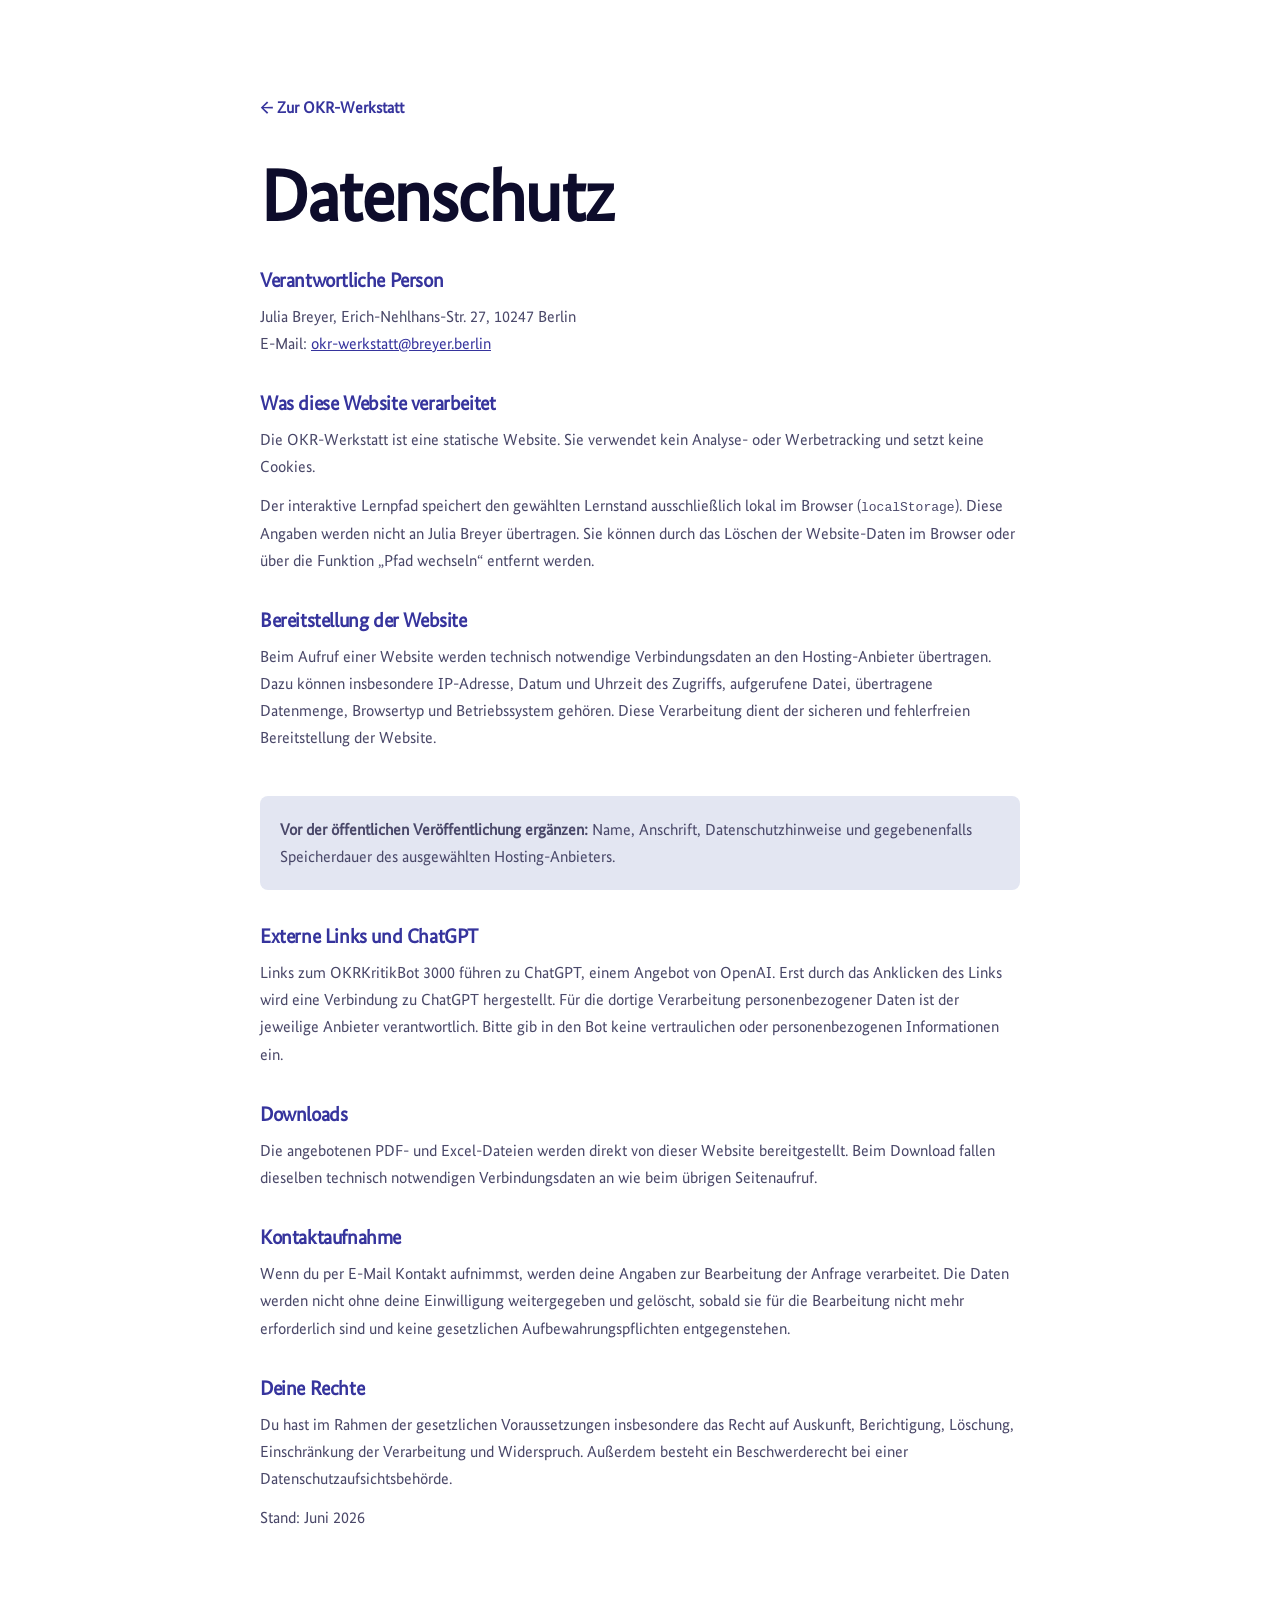
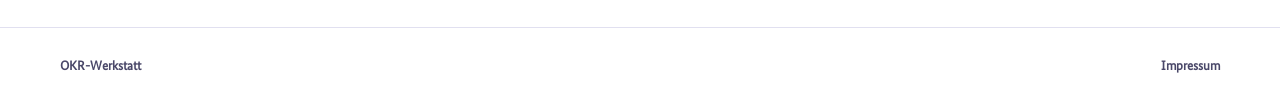
==== datenschutz.html @ 0ac4bdd9 "Veröffentlichung vorbereitet" ====
<!DOCTYPE html>
<html lang="de">
<head>
<meta charset="UTF-8" />
<meta name="viewport" content="width=device-width, initial-scale=1.0" />
<meta name="description" content="Datenschutzhinweise der OKR-Werkstatt." />
<title>Datenschutz — OKR-Werkstatt</title>
<link rel="stylesheet" href="shared/tokens.css" />
<style>
  .page { width: min(760px, 90vw); margin: 0 auto; padding: clamp(48px, 9vw, 96px) 0; }
  .back { display: inline-block; margin-bottom: 38px; color: var(--blau); font-weight: 700; text-decoration: none; }
  h1 { font-size: clamp(2.5rem, 7vw, 4.5rem); color: var(--dunkel); }
  h2 { margin-top: 36px; font-size: 1.25rem; color: var(--blau); }
  p, li { margin-top: 12px; line-height: 1.7; color: var(--fg-2); }
  ul { margin: 8px 0 0 22px; }
  a { color: var(--blau); }
  .hosting-note { margin-top: 44px; padding: 20px; background: var(--lavendel); border-radius: 8px; }
</style>
</head>
<body>
<main class="page">
  <a class="back" href="index.html">← Zur OKR-Werkstatt</a>
  <h1>Datenschutz</h1>

  <h2>Verantwortliche Person</h2>
  <p>Julia Breyer, Erich-Nehlhans-Str. 27, 10247 Berlin<br />
  E-Mail: <a href="mailto:okr-werkstatt@breyer.berlin">okr-werkstatt@breyer.berlin</a></p>

  <h2>Was diese Website verarbeitet</h2>
  <p>Die OKR-Werkstatt ist eine statische Website. Sie verwendet kein Analyse- oder Werbetracking und setzt keine Cookies.</p>
  <p>Der interaktive Lernpfad speichert den gewählten Lernstand ausschließlich lokal im Browser (<code>localStorage</code>). Diese Angaben werden nicht an Julia Breyer übertragen. Sie können durch das Löschen der Website-Daten im Browser oder über die Funktion „Pfad wechseln“ entfernt werden.</p>

  <h2>Bereitstellung der Website</h2>
  <p>Beim Aufruf einer Website werden technisch notwendige Verbindungsdaten an den Hosting-Anbieter übertragen. Dazu können insbesondere IP-Adresse, Datum und Uhrzeit des Zugriffs, aufgerufene Datei, übertragene Datenmenge, Browsertyp und Betriebssystem gehören. Diese Verarbeitung dient der sicheren und fehlerfreien Bereitstellung der Website.</p>
  <p class="hosting-note"><strong>Vor der öffentlichen Veröffentlichung ergänzen:</strong> Name, Anschrift, Datenschutzhinweise und gegebenenfalls Speicherdauer des ausgewählten Hosting-Anbieters.</p>

  <h2>Externe Links und ChatGPT</h2>
  <p>Links zum OKRKritikBot 3000 führen zu ChatGPT, einem Angebot von OpenAI. Erst durch das Anklicken des Links wird eine Verbindung zu ChatGPT hergestellt. Für die dortige Verarbeitung personenbezogener Daten ist der jeweilige Anbieter verantwortlich. Bitte gib in den Bot keine vertraulichen oder personenbezogenen Informationen ein.</p>

  <h2>Downloads</h2>
  <p>Die angebotenen PDF- und Excel-Dateien werden direkt von dieser Website bereitgestellt. Beim Download fallen dieselben technisch notwendigen Verbindungsdaten an wie beim übrigen Seitenaufruf.</p>

  <h2>Kontaktaufnahme</h2>
  <p>Wenn du per E-Mail Kontakt aufnimmst, werden deine Angaben zur Bearbeitung der Anfrage verarbeitet. Die Daten werden nicht ohne deine Einwilligung weitergegeben und gelöscht, sobald sie für die Bearbeitung nicht mehr erforderlich sind und keine gesetzlichen Aufbewahrungspflichten entgegenstehen.</p>

  <h2>Deine Rechte</h2>
  <p>Du hast im Rahmen der gesetzlichen Voraussetzungen insbesondere das Recht auf Auskunft, Berichtigung, Löschung, Einschränkung der Verarbeitung und Widerspruch. Außerdem besteht ein Beschwerderecht bei einer Datenschutzaufsichtsbehörde.</p>

  <p>Stand: Juni 2026</p>
</main>
<footer class="legal-footer">
  <div class="legal-footer-inner">
    <a href="index.html">OKR-Werkstatt</a>
    <span class="legal-footer-links"><a href="impressum.html">Impressum</a></span>
  </div>
</footer>
</body>
</html>
---- shared/tokens.css ----
/* ============================================================
   BMDS / Das Haus — Design Tokens (adapted for OKRKritikBot site)
   ============================================================ */

@font-face {
  font-family: 'BundesSans';
  src: url('../assets/fonts/BundesSans-Web-Regular.woff2') format('woff2'),
       url('../assets/fonts/BundesSans-Web-Regular.woff') format('woff');
  font-weight: 400;
  font-style: normal;
  font-display: swap;
}
@font-face {
  font-family: 'BundesSans';
  src: url('../assets/fonts/BundesSans-Web-RegularItalic.woff2') format('woff2'),
       url('../assets/fonts/BundesSans-Web-RegularItalic.woff') format('woff');
  font-weight: 400;
  font-style: italic;
  font-display: swap;
}

:root {
  /* Brand palette */
  --blau:        #36349D;
  --minze:       #4DFFB0;
  --kirsche:     #DB0045;
  --lavendel:    #E3E6F2;
  --weiss:       #FFFFFF;
  --dunkel:      #0D0C2B;

  --blau-10:     #EEEEF9;
  --blau-20:     #C5C4EA;
  --blau-40:     #8B89CF;
  --blau-60:     #5957B4;
  --blau-80:     #3B39A6;
  --minze-20:    #C9FFF0;
  --minze-40:    #96FFD9;
  --kirsche-10:  #FCEEE3;
  --kirsche-60:  #E84070;

  /* Semantic (light) */
  --fg:          var(--dunkel);
  --fg-2:        #4A4869;
  --fg-muted:    #7C7AA8;
  --line:        rgba(54,52,157,0.15);
  --line-strong: rgba(54,52,157,0.35);

  /* Type */
  --display: 'BundesSans', system-ui, sans-serif;
  --body:    'BundesSans', 'Open Sans', system-ui, sans-serif;

  /* Accent — overridable by Tweaks */
  --accent:      var(--minze);
  --accent-ink:  var(--dunkel);

  /* Motion */
  --ease: cubic-bezier(0.16, 1, 0.3, 1);
}

* { margin: 0; padding: 0; box-sizing: border-box; }

html { scroll-behavior: smooth; -webkit-font-smoothing: antialiased; }

body {
  font-family: var(--body);
  color: var(--fg);
  background: var(--weiss);
  line-height: 1.5;
}

::selection { background: var(--minze); color: var(--dunkel); }

h1,h2,h3,h4 { font-family: var(--display); font-weight: 700; letter-spacing: -0.02em; line-height: 1.05; }

a { color: inherit; }

.legal-footer {
  padding: 28px clamp(18px, 4vw, 48px);
  border-top: 1px solid var(--line);
  background: var(--weiss);
  color: var(--fg-muted);
  font-size: 13px;
}

.legal-footer-inner {
  width: min(1160px, 92vw);
  margin-inline: auto;
  display: flex;
  align-items: center;
  justify-content: space-between;
  gap: 18px;
  flex-wrap: wrap;
}

.legal-footer-links {
  display: flex;
  gap: 16px;
  flex-wrap: wrap;
}

.legal-footer a {
  color: var(--fg-2);
  text-decoration: none;
  font-weight: 600;
}

.legal-footer a:hover { color: var(--blau); }

/* The >>> motif rendered with text for crispness */
.chev { font-family: var(--display); font-weight: 800; letter-spacing: -0.05em; }
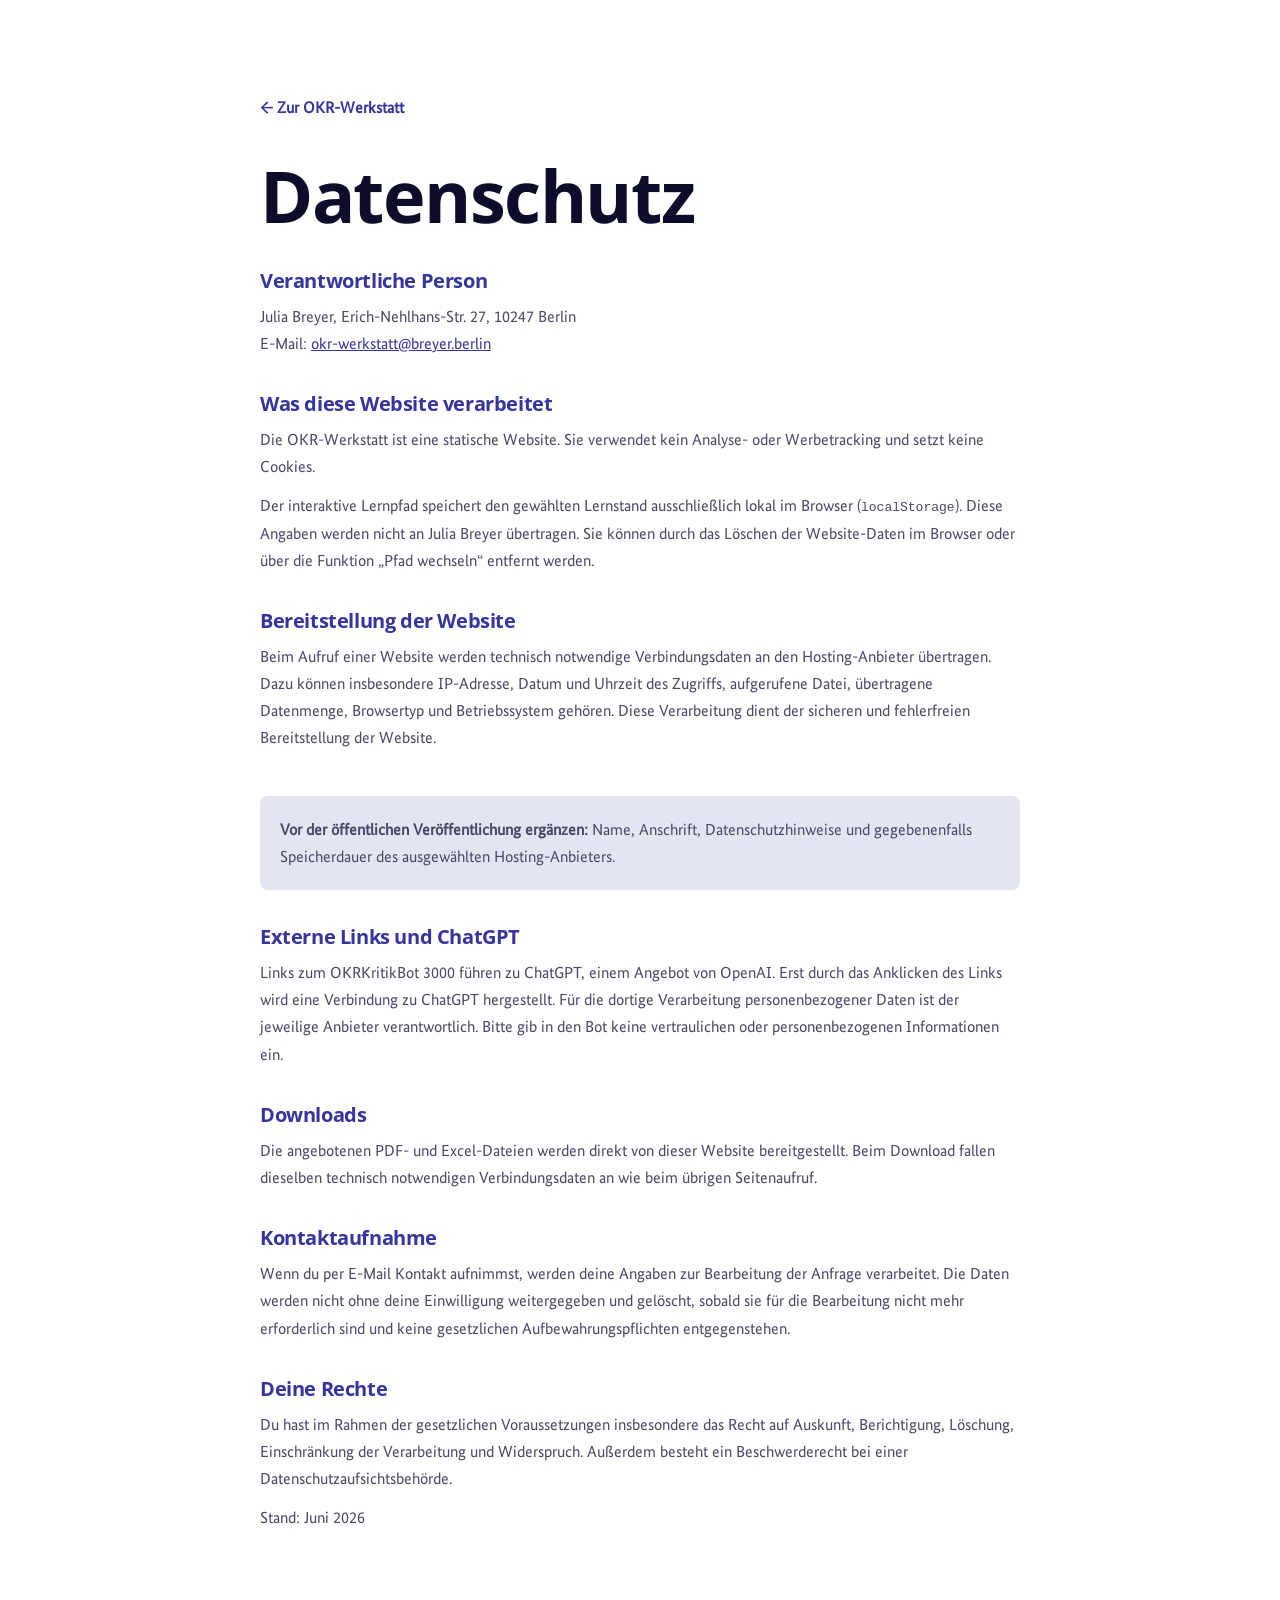
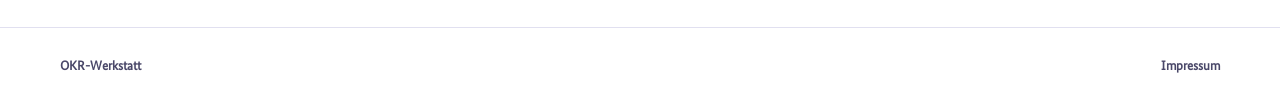
==== commit be97bd42: "Replace em dashes across site copy" ====
--- a/datenschutz.html
+++ b/datenschutz.html
@@ -4,7 +4,7 @@
 <meta charset="UTF-8" />
 <meta name="viewport" content="width=device-width, initial-scale=1.0" />
 <meta name="description" content="Datenschutzhinweise der OKR-Werkstatt." />
-<title>Datenschutz — OKR-Werkstatt</title>
+<title>Datenschutz | OKR-Werkstatt</title>
 <link rel="stylesheet" href="shared/tokens.css" />
 <style>
   .page { width: min(760px, 90vw); margin: 0 auto; padding: clamp(48px, 9vw, 96px) 0; }
--- a/shared/tokens.css
+++ b/shared/tokens.css
@@ -1,5 +1,5 @@
 /* ============================================================
-   BMDS / Das Haus — Design Tokens (adapted for OKRKritikBot site)
+   BMDS / Das Haus: Design Tokens (adapted for OKRKritikBot site)
    ============================================================ */
 
 @font-face {
@@ -7,6 +7,13 @@
   src: url('../assets/fonts/BundesSans-Web-Regular.woff2') format('woff2'),
        url('../assets/fonts/BundesSans-Web-Regular.woff') format('woff');
   font-weight: 400;
+  font-style: normal;
+  font-display: swap;
+}
+@font-face {
+  font-family: 'Open Sans';
+  src: url('../assets/fonts/OpenSans-Variable.ttf') format('truetype');
+  font-weight: 300 800;
   font-style: normal;
   font-display: swap;
 }
@@ -46,10 +53,10 @@
   --line-strong: rgba(54,52,157,0.35);
 
   /* Type */
-  --display: 'BundesSans', system-ui, sans-serif;
+  --display: 'Open Sans', system-ui, sans-serif;
   --body:    'BundesSans', 'Open Sans', system-ui, sans-serif;
 
-  /* Accent — overridable by Tweaks */
+  /* Accent: overridable by Tweaks */
   --accent:      var(--minze);
   --accent-ink:  var(--dunkel);
 
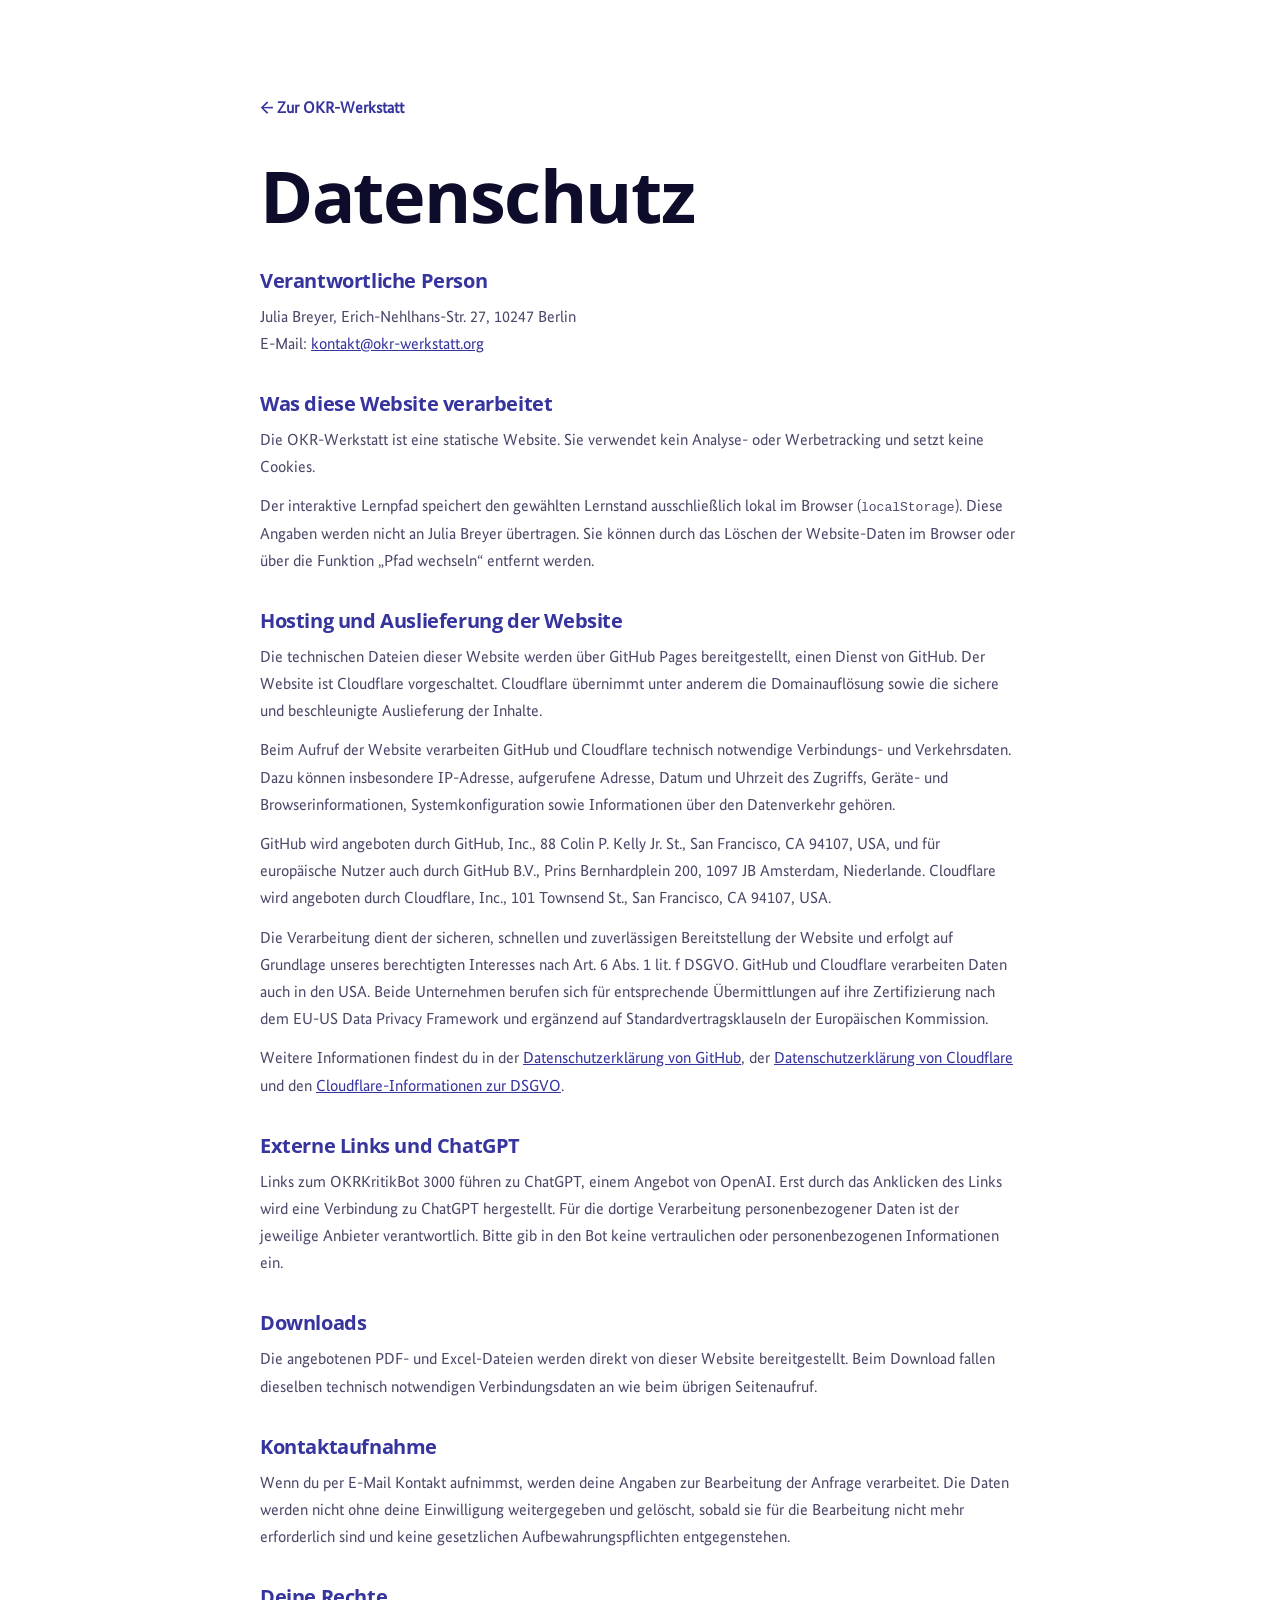
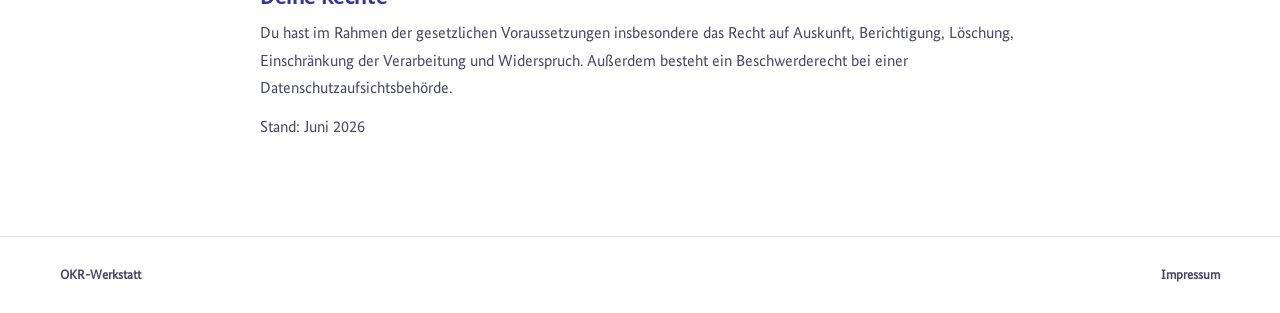
==== commit 733089f6: "fonts and wording / lernpfad" ====
--- a/datenschutz.html
+++ b/datenschutz.html
@@ -24,15 +24,18 @@
 
   <h2>Verantwortliche Person</h2>
   <p>Julia Breyer, Erich-Nehlhans-Str. 27, 10247 Berlin<br />
-  E-Mail: <a href="mailto:okr-werkstatt@breyer.berlin">okr-werkstatt@breyer.berlin</a></p>
+  E-Mail: <a href="mailto:kontakt@okr-werkstatt.org">kontakt@okr-werkstatt.org</a></p>
 
   <h2>Was diese Website verarbeitet</h2>
   <p>Die OKR-Werkstatt ist eine statische Website. Sie verwendet kein Analyse- oder Werbetracking und setzt keine Cookies.</p>
   <p>Der interaktive Lernpfad speichert den gewählten Lernstand ausschließlich lokal im Browser (<code>localStorage</code>). Diese Angaben werden nicht an Julia Breyer übertragen. Sie können durch das Löschen der Website-Daten im Browser oder über die Funktion „Pfad wechseln“ entfernt werden.</p>
 
-  <h2>Bereitstellung der Website</h2>
-  <p>Beim Aufruf einer Website werden technisch notwendige Verbindungsdaten an den Hosting-Anbieter übertragen. Dazu können insbesondere IP-Adresse, Datum und Uhrzeit des Zugriffs, aufgerufene Datei, übertragene Datenmenge, Browsertyp und Betriebssystem gehören. Diese Verarbeitung dient der sicheren und fehlerfreien Bereitstellung der Website.</p>
-  <p class="hosting-note"><strong>Vor der öffentlichen Veröffentlichung ergänzen:</strong> Name, Anschrift, Datenschutzhinweise und gegebenenfalls Speicherdauer des ausgewählten Hosting-Anbieters.</p>
+  <h2>Hosting und Auslieferung der Website</h2>
+  <p>Die technischen Dateien dieser Website werden über GitHub Pages bereitgestellt, einen Dienst von GitHub. Der Website ist Cloudflare vorgeschaltet. Cloudflare übernimmt unter anderem die Domainauflösung sowie die sichere und beschleunigte Auslieferung der Inhalte.</p>
+  <p>Beim Aufruf der Website verarbeiten GitHub und Cloudflare technisch notwendige Verbindungs- und Verkehrsdaten. Dazu können insbesondere IP-Adresse, aufgerufene Adresse, Datum und Uhrzeit des Zugriffs, Geräte- und Browserinformationen, Systemkonfiguration sowie Informationen über den Datenverkehr gehören.</p>
+  <p>GitHub wird angeboten durch GitHub, Inc., 88 Colin P. Kelly Jr. St., San Francisco, CA 94107, USA, und für europäische Nutzer auch durch GitHub B.V., Prins Bernhardplein 200, 1097 JB Amsterdam, Niederlande. Cloudflare wird angeboten durch Cloudflare, Inc., 101 Townsend St., San Francisco, CA 94107, USA.</p>
+  <p>Die Verarbeitung dient der sicheren, schnellen und zuverlässigen Bereitstellung der Website und erfolgt auf Grundlage unseres berechtigten Interesses nach Art. 6 Abs. 1 lit. f DSGVO. GitHub und Cloudflare verarbeiten Daten auch in den USA. Beide Unternehmen berufen sich für entsprechende Übermittlungen auf ihre Zertifizierung nach dem EU-US Data Privacy Framework und ergänzend auf Standardvertragsklauseln der Europäischen Kommission.</p>
+  <p>Weitere Informationen findest du in der <a href="https://docs.github.com/de/site-policy/privacy-policies/github-general-privacy-statement" target="_blank" rel="noopener">Datenschutzerklärung von GitHub</a>, der <a href="https://www.cloudflare.com/privacypolicy/" target="_blank" rel="noopener">Datenschutzerklärung von Cloudflare</a> und den <a href="https://www.cloudflare.com/trust-hub/gdpr/" target="_blank" rel="noopener">Cloudflare-Informationen zur DSGVO</a>.</p>
 
   <h2>Externe Links und ChatGPT</h2>
   <p>Links zum OKRKritikBot 3000 führen zu ChatGPT, einem Angebot von OpenAI. Erst durch das Anklicken des Links wird eine Verbindung zu ChatGPT hergestellt. Für die dortige Verarbeitung personenbezogener Daten ist der jeweilige Anbieter verantwortlich. Bitte gib in den Bot keine vertraulichen oder personenbezogenen Informationen ein.</p>
